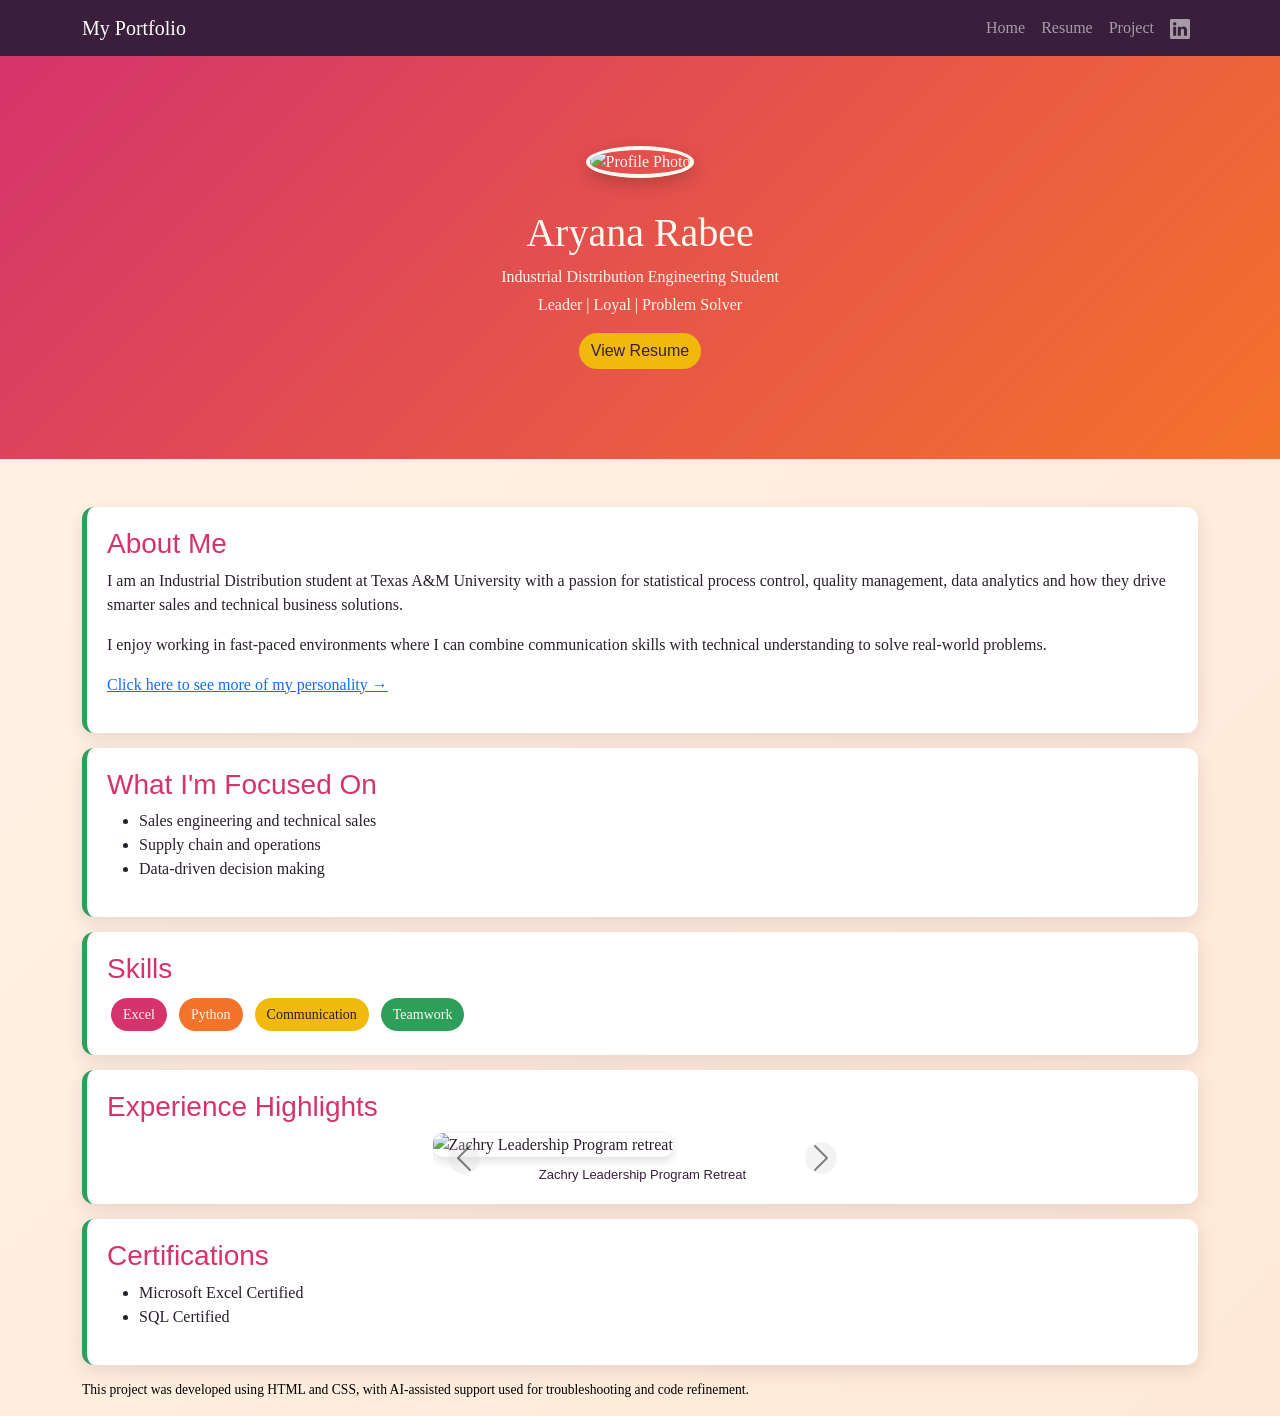
==== index.html @ a33d1cd0 "Add files via upload" ====
<!DOCTYPE html>
<html lang="en">

<head>
  <meta charset="UTF-8">
  <meta name="viewport" content="width=device-width, initial-scale=1.0">
  <title>Home - Aryana Rabee</title>

  <!-- Bootstrap -->
  <link href="https://cdn.jsdelivr.net/npm/bootstrap@5.3.0/dist/css/bootstrap.min.css" rel="stylesheet">

  <!-- Your CSS -->
  <link rel="stylesheet" href="custom style/styles.css">

  <style>
    :root {
      --pink: #d6336c;
      --orange: #f4732a;
      --yellow: #f0b90b;
      --green: #2e9e5b;
      --navy: #3a1f3d;
      --cream: #fff8ec;
      --text-dark: #2b1f2d;
      --text-light: #fff8ec;
    }

    body {
      background-color: #fff4e8;
      background-image: linear-gradient(135deg, #fff4e8 0%, #ffe8d6 100%);
      font-family: 'Georgia', 'Times New Roman', serif;
      color: var(--text-dark);
    }

    .navbar {
      background-color: var(--navy) !important;
    }

    .hero {
      background: linear-gradient(135deg, var(--pink), var(--orange));
      color: var(--text-light);
      padding: 90px 20px;
    }

    .card-box {
      background: white;
      border-radius: 12px;
      padding: 20px;
      margin: 15px 0;
      box-shadow: 0 6px 18px rgba(58, 31, 61, 0.12);
      font-family: 'Georgia', serif;
      color: var(--text-dark);
      border-left: 5px solid var(--green);
    }

    .card-box h3 {
      font-family: 'Trebuchet MS', Helvetica, sans-serif;
      color: var(--pink);
    }

    .tag {
      background-color: var(--green);
      color: var(--text-light);
      padding: 6px 12px;
      border-radius: 20px;
      margin: 4px;
      font-size: 14px;
      display: inline-block;
    }

    .tag:nth-of-type(4n+1) { background-color: var(--pink); }
    .tag:nth-of-type(4n+2) { background-color: var(--orange); }
    .tag:nth-of-type(4n+3) { background-color: var(--yellow); color: var(--text-dark); }
    .tag:nth-of-type(4n+4) { background-color: var(--green); }

    .btn-light {
      background-color: var(--yellow);
      color: var(--navy);
      border: none;
      border-radius: 25px;
      font-family: 'Trebuchet MS', Helvetica, sans-serif;
    }

    .btn-primary {
      background-color: var(--orange);
      border: none;
      border-radius: 25px;
      font-family: 'Trebuchet MS', Helvetica, sans-serif;
    }

    .gallery-carousel {
      max-width: 420px;
      margin: 0 auto;
    }

    .carousel-img {
      width: 100%;
      height: 260px;
      object-fit: cover;
      border-radius: 10px;
      box-shadow: 0 4px 10px rgba(58, 31, 61, 0.15);
    }

    .gallery-caption {
      font-family: 'Trebuchet MS', Helvetica, sans-serif;
      font-size: 13px;
      text-align: center;
      color: var(--navy);
      margin-top: 8px;
      margin-bottom: 0;
    }

    .carousel-control-prev-icon,
    .carousel-control-next-icon {
      filter: invert(1) grayscale(100);
      background-color: rgba(58, 31, 61, 0.6);
      border-radius: 50%;
      padding: 14px;
    }

    .profile-img {
      width: 150px;
      height: 150px;
      border-radius: 50%;
      object-fit: cover;
      border: 4px solid var(--cream);
      box-shadow: 0 6px 18px rgba(0,0,0,0.2);
      margin-bottom: 15px;
    }
  </style>
</head>

<body>

<!-- NAVBAR -->
<nav class="navbar navbar-expand-lg navbar-dark">
  <div class="container">
    <a class="navbar-brand" href="index.html">My Portfolio</a>

    <div class="navbar-nav ms-auto">
      <a class="nav-link" href="index.html">Home</a>
      <a class="nav-link" href="resume.html">Resume</a>
      <a class="nav-link" href="from scratch/from-scratch.html">Project</a>
      <a class="nav-link" href="https://www.linkedin.com/in/aryana-rabee-060708335/" target="_blank">
  <svg xmlns="http://www.w3.org/2000/svg" width="20" height="20" fill="currentColor" viewBox="0 0 16 16">
    <path d="M0 1.146C0 .513.526 0 1.175 0h13.65C15.474 0 16 .513 16 1.146v13.708c0 .633-.526 1.146-1.175 1.146H1.175C.526 16 0 15.487 0 14.854zm4.943 12.248V6.169H2.542v7.225zm-1.2-8.212c.837 0 1.358-.554 1.358-1.248-.015-.709-.52-1.248-1.342-1.248S2.4 3.226 2.4 3.934c0 .694.521 1.248 1.327 1.248zm4.908 8.212V9.359c0-.216.016-.432.08-.586.173-.431.568-.878 1.232-.878.869 0 1.216.662 1.216 1.634v3.865h2.401V9.25c0-2.22-1.184-3.252-2.764-3.252-1.274 0-1.845.7-2.165 1.193v.025h-.016l.016-.025V6.169h-2.4c.03.678 0 7.225 0 7.225z"/>
  </svg>
</a>
    </div>
  </div>
</nav>

<!-- HERO SECTION -->
<div class="hero text-center">

  <div class="container">

    <img src="../images/headshot.png"
     alt="Profile Photo"
     class="profile-img">

    <h1 class="mt-3">Aryana Rabee</h1>

    <p class="mb-1">
      Industrial Distribution Engineering Student
    </p>

    <p class="mb-3">
      Leader | Loyal | Problem Solver
    </p>

    <a href="resume.html" class="btn btn-light">
      View Resume
    </a>

  </div>
</div>

<!-- ABOUT SECTION -->
<div class="container mt-5">

  <div class="card-box">
    <h3>About Me</h3>
    <p>
      I am an Industrial Distribution student at Texas A&M University with a passion for
      statistical process control, quality management, data analytics and how they
      drive smarter sales and technical business solutions.
    </p>
    <p>
      I enjoy working in fast-paced environments where I can combine communication skills with
      technical understanding to solve real-world problems.
    </p>
    <p>
      <a href="OMNIA.pdf" target="_blank" rel="noopener noreferrer">
        Click here to see more of my personality &rarr;
      </a>
    </p>
  </div>

  <div class="card-box">
    <h3>What I'm Focused On</h3>
    <ul>
      <li>Sales engineering and technical sales</li>
      <li>Supply chain and operations</li>
      <li>Data-driven decision making</li>
    </ul>
  </div>

  <div class="card-box">
    <h3>Skills</h3>

    <span class="tag">Excel</span>
    <span class="tag">Python</span>
    <span class="tag">Communication</span>
    <span class="tag">Teamwork</span>

  </div>

  <div class="card-box">
    <h3>Experience Highlights</h3>
    <div id="experienceCarousel" class="carousel slide gallery-carousel" data-bs-ride="false">
      <div class="carousel-inner">
        <div class="carousel-item active">
          <img src="custom style/images/ZLP.jpeg" alt="Zachry Leadership Program retreat" class="carousel-img">
          <p class="gallery-caption">Zachry Leadership Program Retreat</p>
        </div>
        <div class="carousel-item">
          <img src="custom style/images/WISENBAKER.jpeg" alt="Wisenbaker Builder Services internship" class="carousel-img">
          <p class="gallery-caption">Wisenbaker Builder Services Internship</p>
        </div>
        <div class="carousel-item">
          <img src="custom style/images/CAFE.jpeg" alt="Club of Aggie Female Engineers event" class="carousel-img">
          <p class="gallery-caption">Club of Aggie Female Engineers</p>
        </div>
      </div>
      <button class="carousel-control-prev" type="button" data-bs-target="#experienceCarousel" data-bs-slide="prev">
        <span class="carousel-control-prev-icon"></span>
      </button>
      <button class="carousel-control-next" type="button" data-bs-target="#experienceCarousel" data-bs-slide="next">
        <span class="carousel-control-next-icon"></span>
      </button>
    </div>
  </div>

  <div class="card-box">
    <h3>Certifications</h3>
    <ul>
      <li>Microsoft Excel Certified</li>
      <li>SQL Certified</li>
    
      <!-- Add more certifications here -->
    </ul>
  </div>
<p style="font-size:0.85rem; color:#000000;">
  This project was developed using HTML and CSS, with AI-assisted support used for troubleshooting and code refinement.
</p>
</div>

<script src="https://cdn.jsdelivr.net/npm/bootstrap@5.3.0/dist/js/bootstrap.bundle.min.js"></script>

</body>
</html>
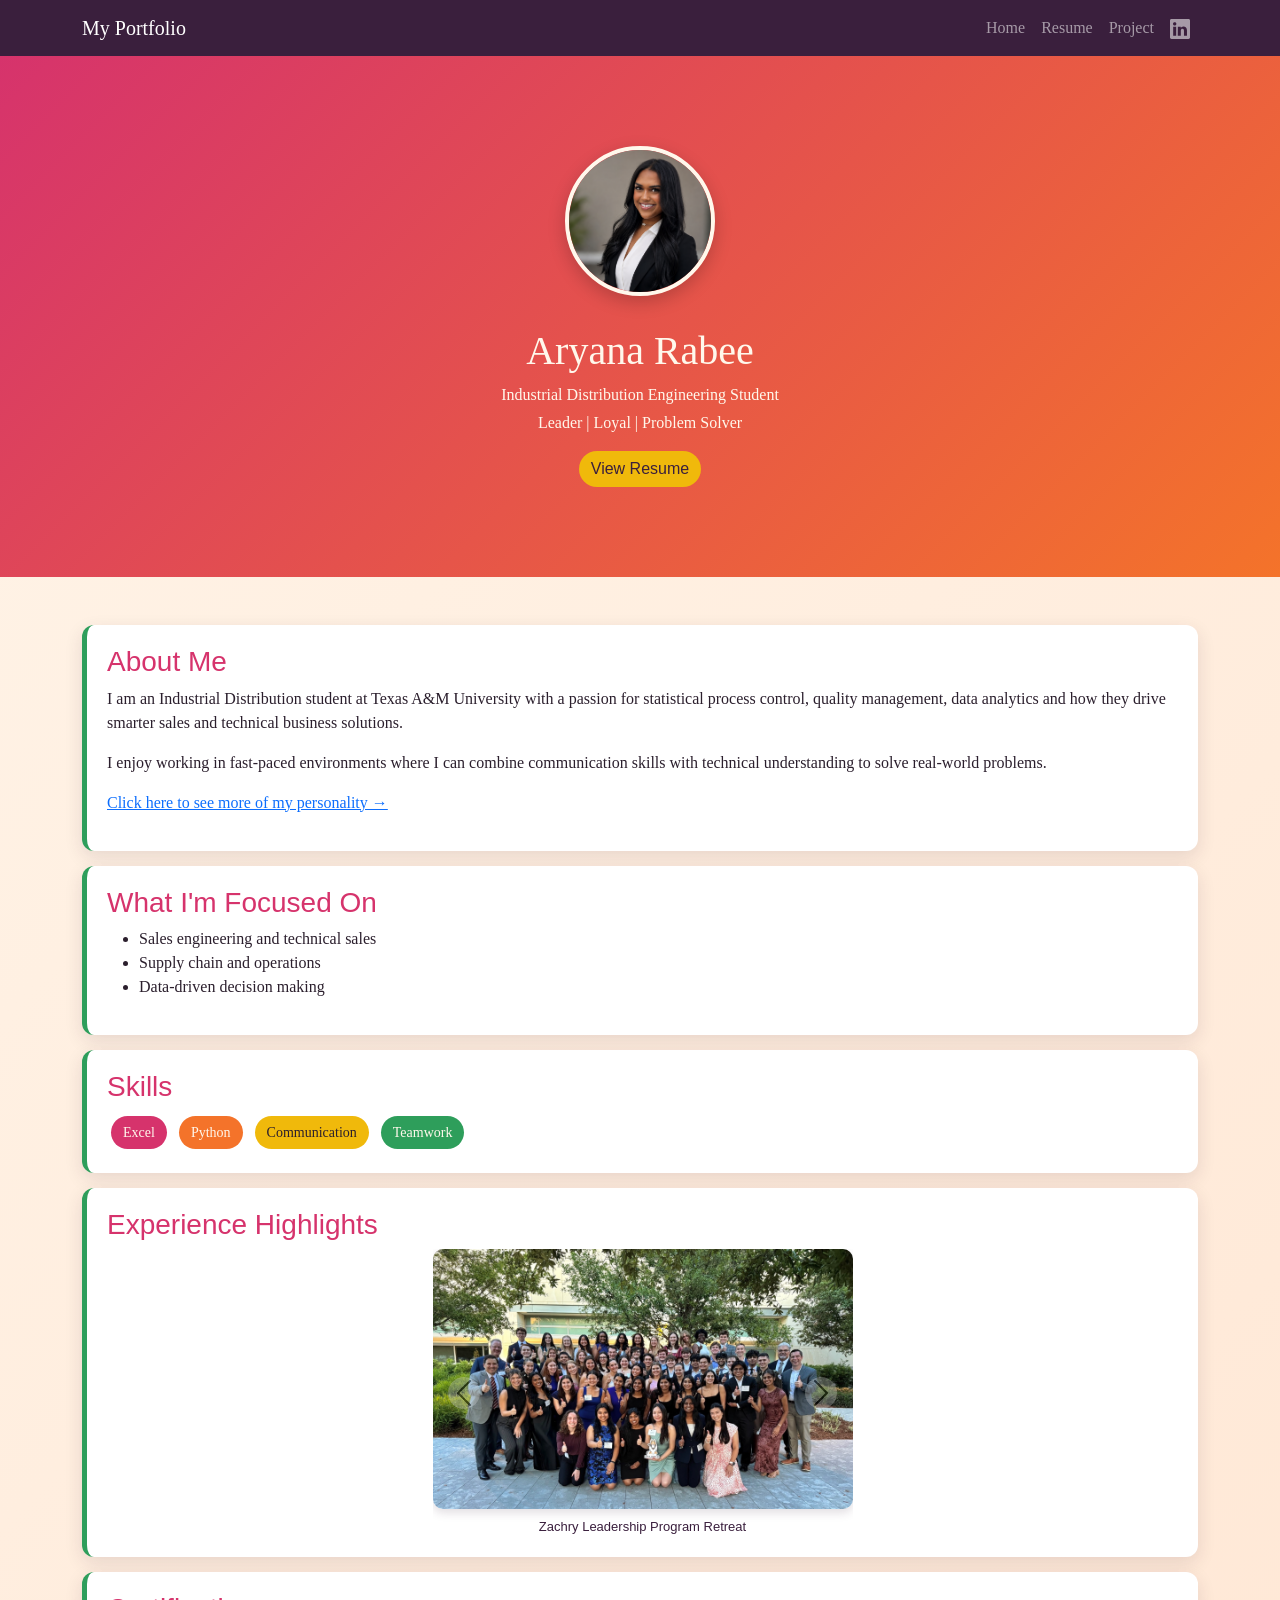
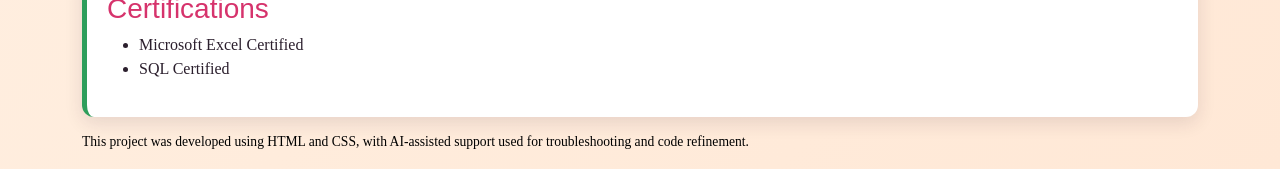
==== commit d90f4324: "Fix HTML encoding issues for pictures" ====
--- a/index.html
+++ b/index.html
@@ -154,7 +154,7 @@
 
   <div class="container">
 
-    <img src="../images/headshot.png"
+   <img src="headshot.png"
      alt="Profile Photo"
      class="profile-img">
 
@@ -220,15 +220,15 @@
     <div id="experienceCarousel" class="carousel slide gallery-carousel" data-bs-ride="false">
       <div class="carousel-inner">
         <div class="carousel-item active">
-          <img src="custom style/images/ZLP.jpeg" alt="Zachry Leadership Program retreat" class="carousel-img">
+          <img src="ZLP.jpeg" alt="Zachry Leadership Program retreat" class="carousel-img">
           <p class="gallery-caption">Zachry Leadership Program Retreat</p>
         </div>
         <div class="carousel-item">
-          <img src="custom style/images/WISENBAKER.jpeg" alt="Wisenbaker Builder Services internship" class="carousel-img">
+          <img src="WISENBAKER.jpeg" alt="Wisenbaker Builder Services internship" class="carousel-img">
           <p class="gallery-caption">Wisenbaker Builder Services Internship</p>
         </div>
         <div class="carousel-item">
-          <img src="custom style/images/CAFE.jpeg" alt="Club of Aggie Female Engineers event" class="carousel-img">
+          <img src="CAFE.jpeg" alt="Club of Aggie Female Engineers event" class="carousel-img">
           <p class="gallery-caption">Club of Aggie Female Engineers</p>
         </div>
       </div>
@@ -258,4 +258,4 @@
 <script src="https://cdn.jsdelivr.net/npm/bootstrap@5.3.0/dist/js/bootstrap.bundle.min.js"></script>
 
 </body>
-</html>+</html>
